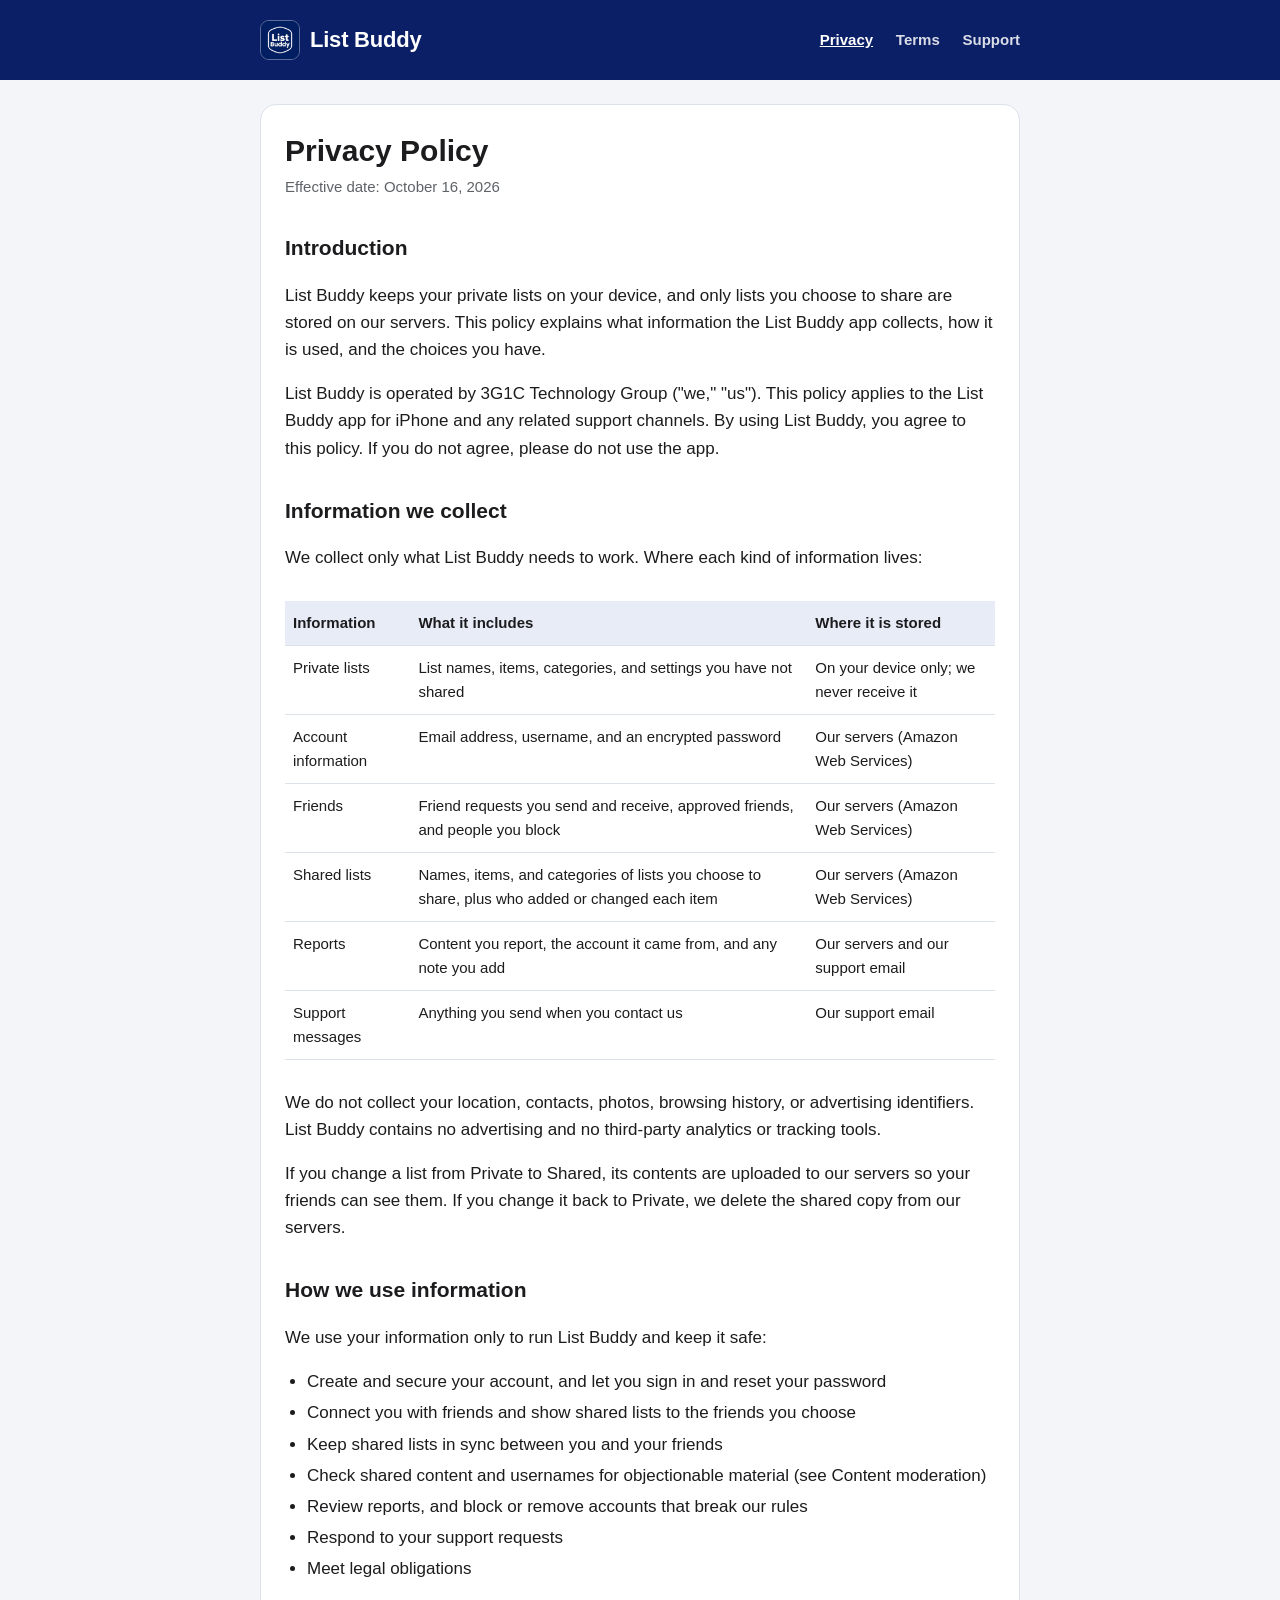
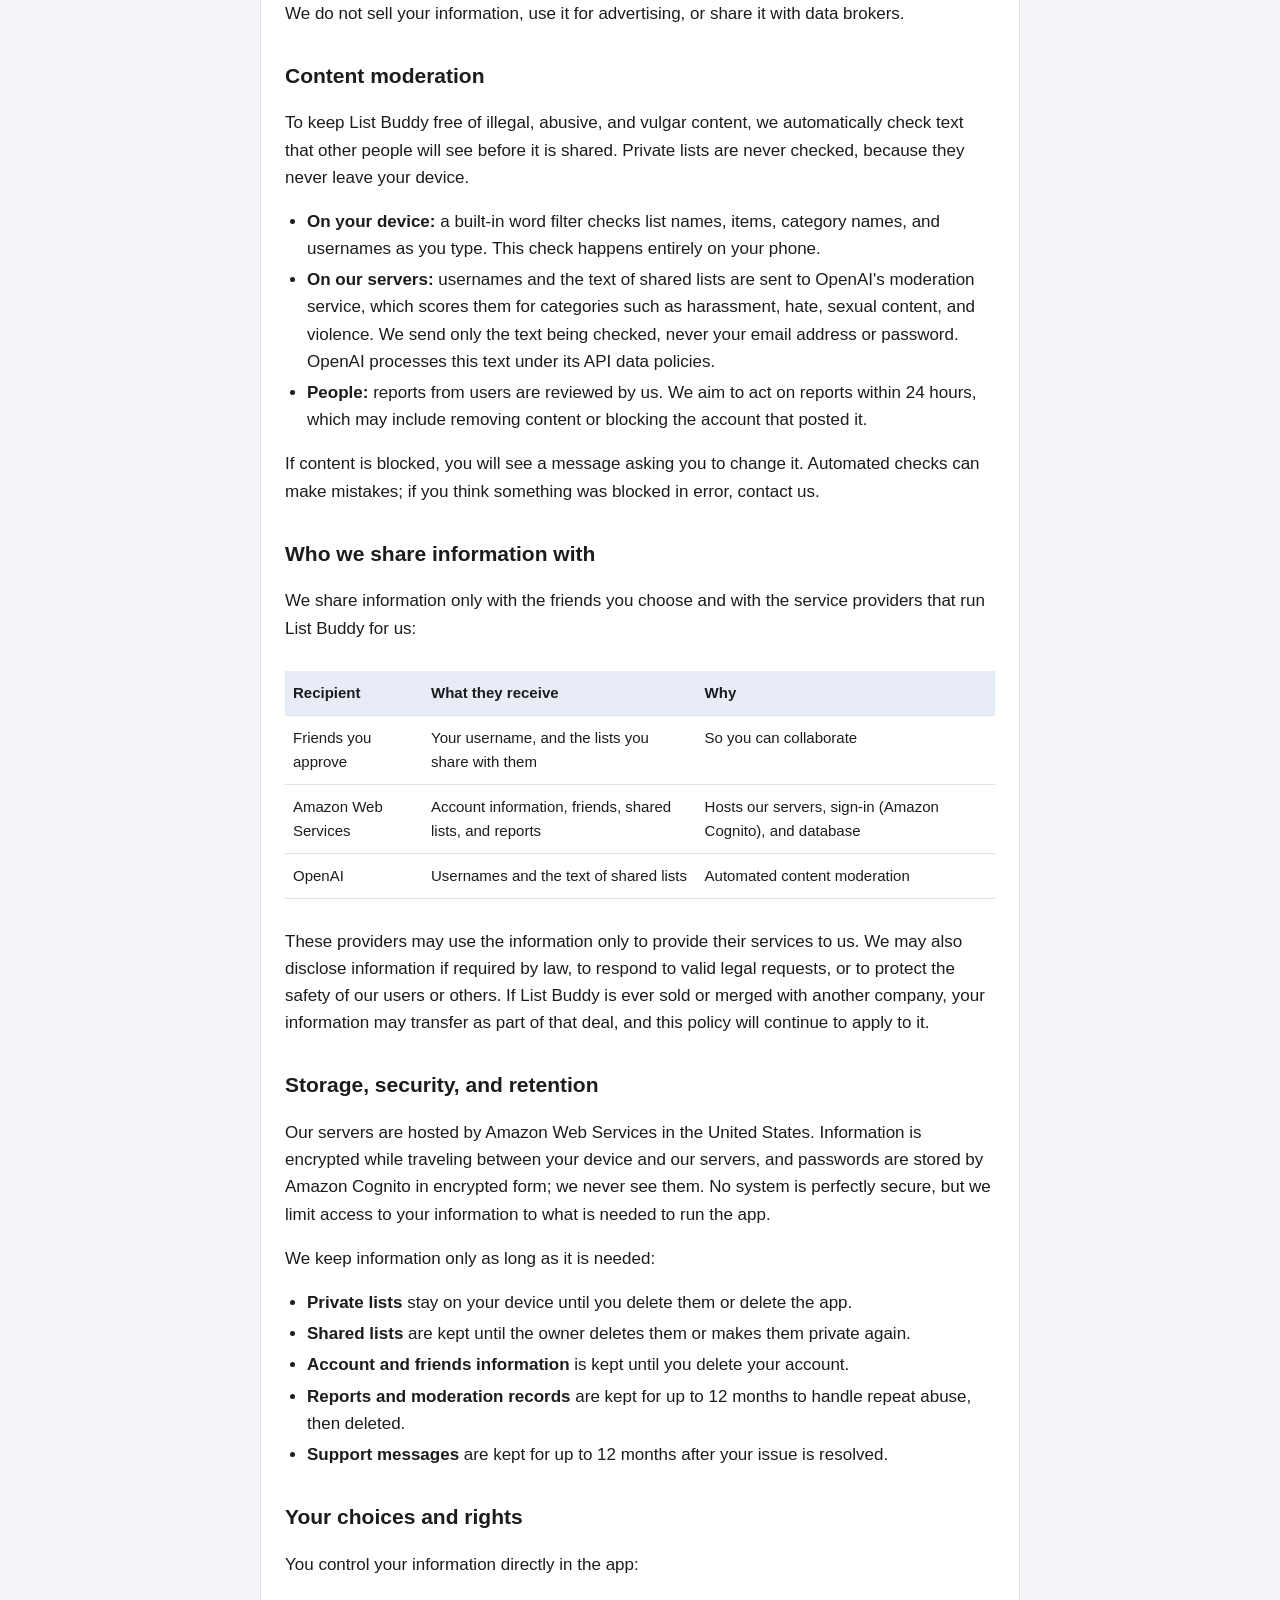
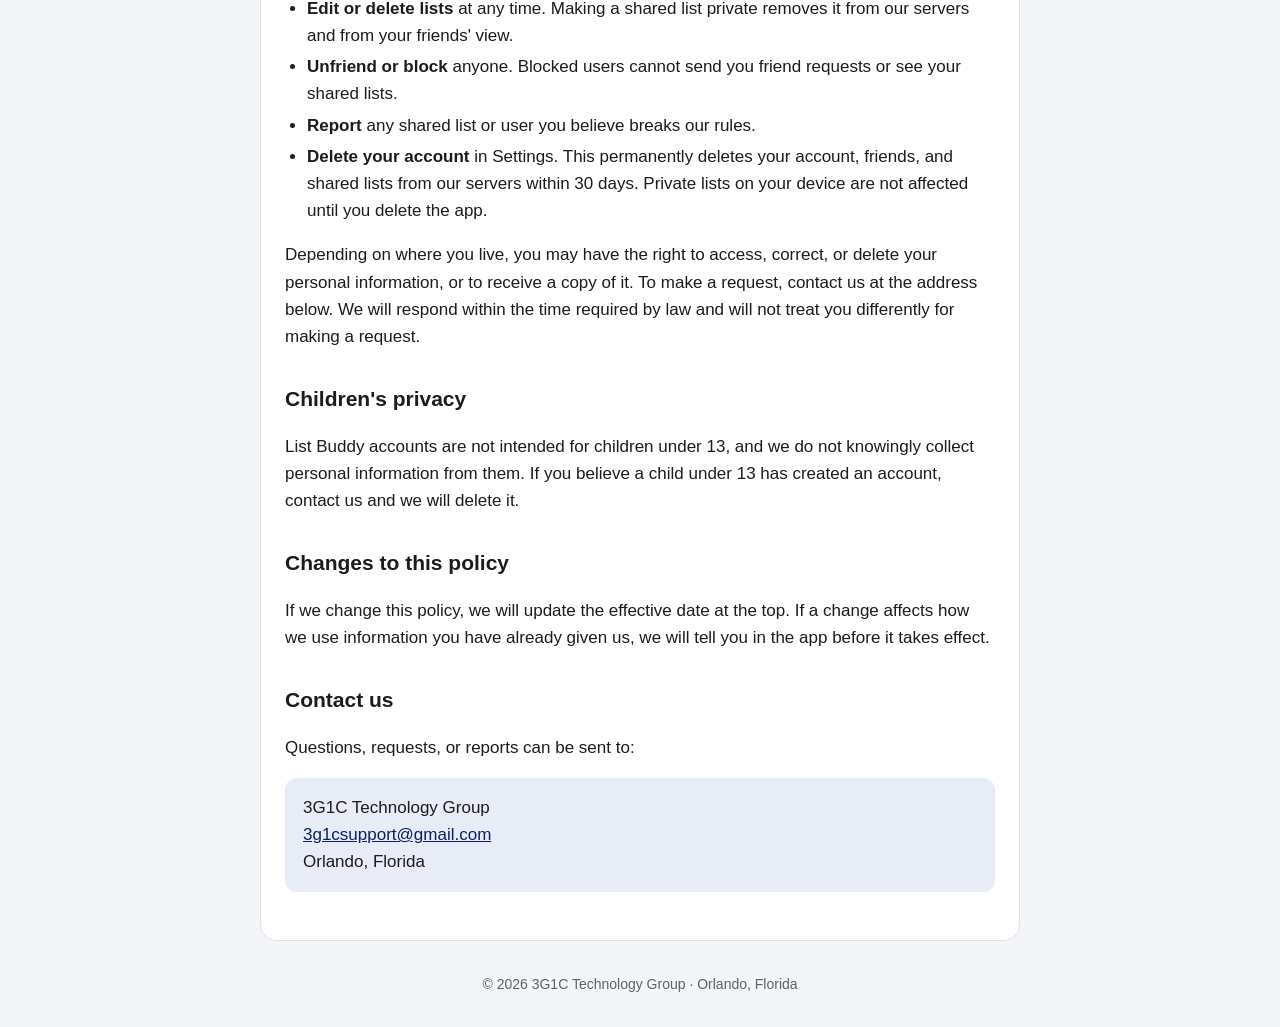
==== privacy.html @ f55c7194 "Initial upload" ====
<!doctype html>
<html lang="en">
<head>
  <meta charset="utf-8">
  <meta name="viewport" content="width=device-width, initial-scale=1">
  <title>Privacy Policy · List Buddy</title>
  <meta name="description" content="How List Buddy collects, uses, and protects your information.">
  <link rel="stylesheet" href="style.css">
</head>
<body>
  <header>
    <div class="wrap">
      <a class="brand" href="index.html"><img src="logo.jpeg" alt="" width="40" height="40">List Buddy</a>
      <nav>
        <a href="privacy.html" aria-current="page">Privacy</a>
        <a href="terms.html">Terms</a>
        <a href="support.html">Support</a>
      </nav>
    </div>
  </header>

  <main>
    <div class="wrap">
      <h1>Privacy Policy</h1>
      <p class="meta">Effective date: October 16, 2026</p>

      <h2>Introduction</h2>
      <p>List Buddy keeps your private lists on your device, and only lists you choose to share are stored on our servers. This policy explains what information the List Buddy app collects, how it is used, and the choices you have.</p>
      <p>List Buddy is operated by 3G1C Technology Group ("we," "us"). This policy applies to the List Buddy app for iPhone and any related support channels. By using List Buddy, you agree to this policy. If you do not agree, please do not use the app.</p>

      <h2>Information we collect</h2>
      <p>We collect only what List Buddy needs to work. Where each kind of information lives:</p>
      <div class="table-scroll">
        <table>
          <thead>
            <tr><th>Information</th><th>What it includes</th><th>Where it is stored</th></tr>
          </thead>
          <tbody>
            <tr><td>Private lists</td><td>List names, items, categories, and settings you have not shared</td><td>On your device only; we never receive it</td></tr>
            <tr><td>Account information</td><td>Email address, username, and an encrypted password</td><td>Our servers (Amazon Web Services)</td></tr>
            <tr><td>Friends</td><td>Friend requests you send and receive, approved friends, and people you block</td><td>Our servers (Amazon Web Services)</td></tr>
            <tr><td>Shared lists</td><td>Names, items, and categories of lists you choose to share, plus who added or changed each item</td><td>Our servers (Amazon Web Services)</td></tr>
            <tr><td>Reports</td><td>Content you report, the account it came from, and any note you add</td><td>Our servers and our support email</td></tr>
            <tr><td>Support messages</td><td>Anything you send when you contact us</td><td>Our support email</td></tr>
          </tbody>
        </table>
      </div>
      <p>We do not collect your location, contacts, photos, browsing history, or advertising identifiers. List Buddy contains no advertising and no third-party analytics or tracking tools.</p>
      <p>If you change a list from Private to Shared, its contents are uploaded to our servers so your friends can see them. If you change it back to Private, we delete the shared copy from our servers.</p>

      <h2>How we use information</h2>
      <p>We use your information only to run List Buddy and keep it safe:</p>
      <ul>
        <li>Create and secure your account, and let you sign in and reset your password</li>
        <li>Connect you with friends and show shared lists to the friends you choose</li>
        <li>Keep shared lists in sync between you and your friends</li>
        <li>Check shared content and usernames for objectionable material (see Content moderation)</li>
        <li>Review reports, and block or remove accounts that break our rules</li>
        <li>Respond to your support requests</li>
        <li>Meet legal obligations</li>
      </ul>
      <p>We do not sell your information, use it for advertising, or share it with data brokers.</p>

      <h2>Content moderation</h2>
      <p>To keep List Buddy free of illegal, abusive, and vulgar content, we automatically check text that other people will see before it is shared. Private lists are never checked, because they never leave your device.</p>
      <ul>
        <li><strong>On your device:</strong> a built-in word filter checks list names, items, category names, and usernames as you type. This check happens entirely on your phone.</li>
        <li><strong>On our servers:</strong> usernames and the text of shared lists are sent to OpenAI's moderation service, which scores them for categories such as harassment, hate, sexual content, and violence. We send only the text being checked, never your email address or password. OpenAI processes this text under its API data policies.</li>
        <li><strong>People:</strong> reports from users are reviewed by us. We aim to act on reports within 24 hours, which may include removing content or blocking the account that posted it.</li>
      </ul>
      <p>If content is blocked, you will see a message asking you to change it. Automated checks can make mistakes; if you think something was blocked in error, contact us.</p>

      <h2>Who we share information with</h2>
      <p>We share information only with the friends you choose and with the service providers that run List Buddy for us:</p>
      <div class="table-scroll">
        <table>
          <thead>
            <tr><th>Recipient</th><th>What they receive</th><th>Why</th></tr>
          </thead>
          <tbody>
            <tr><td>Friends you approve</td><td>Your username, and the lists you share with them</td><td>So you can collaborate</td></tr>
            <tr><td>Amazon Web Services</td><td>Account information, friends, shared lists, and reports</td><td>Hosts our servers, sign-in (Amazon Cognito), and database</td></tr>
            <tr><td>OpenAI</td><td>Usernames and the text of shared lists</td><td>Automated content moderation</td></tr>
          </tbody>
        </table>
      </div>
      <p>These providers may use the information only to provide their services to us. We may also disclose information if required by law, to respond to valid legal requests, or to protect the safety of our users or others. If List Buddy is ever sold or merged with another company, your information may transfer as part of that deal, and this policy will continue to apply to it.</p>

      <h2>Storage, security, and retention</h2>
      <p>Our servers are hosted by Amazon Web Services in the United States. Information is encrypted while traveling between your device and our servers, and passwords are stored by Amazon Cognito in encrypted form; we never see them. No system is perfectly secure, but we limit access to your information to what is needed to run the app.</p>
      <p>We keep information only as long as it is needed:</p>
      <ul>
        <li><strong>Private lists</strong> stay on your device until you delete them or delete the app.</li>
        <li><strong>Shared lists</strong> are kept until the owner deletes them or makes them private again.</li>
        <li><strong>Account and friends information</strong> is kept until you delete your account.</li>
        <li><strong>Reports and moderation records</strong> are kept for up to 12 months to handle repeat abuse, then deleted.</li>
        <li><strong>Support messages</strong> are kept for up to 12 months after your issue is resolved.</li>
      </ul>

      <h2>Your choices and rights</h2>
      <p>You control your information directly in the app:</p>
      <ul>
        <li><strong>Edit or delete lists</strong> at any time. Making a shared list private removes it from our servers and from your friends' view.</li>
        <li><strong>Unfriend or block</strong> anyone. Blocked users cannot send you friend requests or see your shared lists.</li>
        <li><strong>Report</strong> any shared list or user you believe breaks our rules.</li>
        <li><strong>Delete your account</strong> in Settings. This permanently deletes your account, friends, and shared lists from our servers within 30 days. Private lists on your device are not affected until you delete the app.</li>
      </ul>
      <p>Depending on where you live, you may have the right to access, correct, or delete your personal information, or to receive a copy of it. To make a request, contact us at the address below. We will respond within the time required by law and will not treat you differently for making a request.</p>

      <h2>Children's privacy</h2>
      <p>List Buddy accounts are not intended for children under 13, and we do not knowingly collect personal information from them. If you believe a child under 13 has created an account, contact us and we will delete it.</p>

      <h2>Changes to this policy</h2>
      <p>If we change this policy, we will update the effective date at the top. If a change affects how we use information you have already given us, we will tell you in the app before it takes effect.</p>

      <h2>Contact us</h2>
      <p>Questions, requests, or reports can be sent to:</p>
      <div class="contact">
        3G1C Technology Group<br>
        <a href="mailto:3g1csupport@gmail.com">3g1csupport@gmail.com</a><br>
        Orlando, Florida
      </div>
    </div>
  </main>

  <footer>© 2026 3G1C Technology Group · Orlando, Florida</footer>
</body>
</html>
---- style.css ----
:root {
  --navy: #0b1f66;
  --navy-soft: #e8ecf7;
  --text: #1c1c1e;
  --muted: #5f6368;
  --bg: #f4f5f9;
  --card: #ffffff;
  --border: #dde1ea;
  --link: #0b1f66;
}

@media (prefers-color-scheme: dark) {
  :root {
    --navy-soft: #1a2244;
    --text: #f2f2f7;
    --muted: #a1a5b0;
    --bg: #0e1016;
    --card: #181b24;
    --border: #2a2f3c;
    --link: #8fa8ff;
  }
}

* { box-sizing: border-box; }

body {
  margin: 0;
  background: var(--bg);
  color: var(--text);
  font-family: ui-rounded, "SF Pro Rounded", -apple-system, BlinkMacSystemFont, "Segoe UI", Roboto, sans-serif;
  font-size: 17px;
  line-height: 1.6;
}

header {
  background: var(--navy);
  color: #fff;
  padding: 20px 16px;
}

header .wrap {
  display: flex;
  align-items: center;
  justify-content: space-between;
  flex-wrap: wrap;
  gap: 12px;
}

.brand {
  color: #fff;
  text-decoration: none;
  font-weight: 800;
  font-size: 22px;
  letter-spacing: -0.01em;
}

nav a {
  color: #fff;
  text-decoration: none;
  margin-left: 18px;
  font-weight: 600;
  font-size: 15px;
  opacity: 0.85;
}

nav a:first-child { margin-left: 0; }
nav a:hover, nav a[aria-current="page"] { opacity: 1; text-decoration: underline; }

.wrap {
  max-width: 760px;
  margin: 0 auto;
}

main .wrap {
  background: var(--card);
  border: 1px solid var(--border);
  border-radius: 16px;
  padding: 28px 24px 36px;
  margin-top: 24px;
  margin-bottom: 24px;
}

main { padding: 0 16px; }

h1 {
  font-size: 30px;
  line-height: 1.2;
  margin: 0 0 6px;
  color: var(--text);
}

h2 {
  font-size: 21px;
  margin: 32px 0 8px;
}

.meta {
  color: var(--muted);
  font-size: 15px;
  margin: 0 0 20px;
}

a { color: var(--link); }

table {
  width: 100%;
  border-collapse: collapse;
  margin: 12px 0;
  font-size: 15px;
}

th, td {
  text-align: left;
  vertical-align: top;
  padding: 10px 8px;
  border-bottom: 1px solid var(--border);
}

th {
  background: var(--navy-soft);
  font-weight: 700;
}

.table-scroll { overflow-x: auto; }

ul { padding-left: 22px; }
li { margin: 4px 0; }

.contact {
  background: var(--navy-soft);
  border-radius: 12px;
  padding: 16px 18px;
  margin: 12px 0;
}

.cards {
  display: grid;
  grid-template-columns: repeat(auto-fit, minmax(200px, 1fr));
  gap: 14px;
  margin-top: 20px;
}

.card {
  display: block;
  padding: 18px;
  border: 1px solid var(--border);
  border-radius: 12px;
  text-decoration: none;
  color: var(--text);
  background: var(--bg);
}

.card strong { display: block; font-size: 18px; color: var(--link); margin-bottom: 4px; }
.card span { color: var(--muted); font-size: 15px; }

footer {
  text-align: center;
  color: var(--muted);
  font-size: 14px;
  padding: 8px 16px 32px;
}

@media (max-width: 480px) {
  h1 { font-size: 26px; }
  main .wrap { padding: 22px 16px 28px; }
  nav a { margin-left: 12px; }
}

.brand { display: inline-flex; align-items: center; gap: 10px; }
.brand img { border-radius: 9px; border: 1px solid rgba(255,255,255,0.35); }
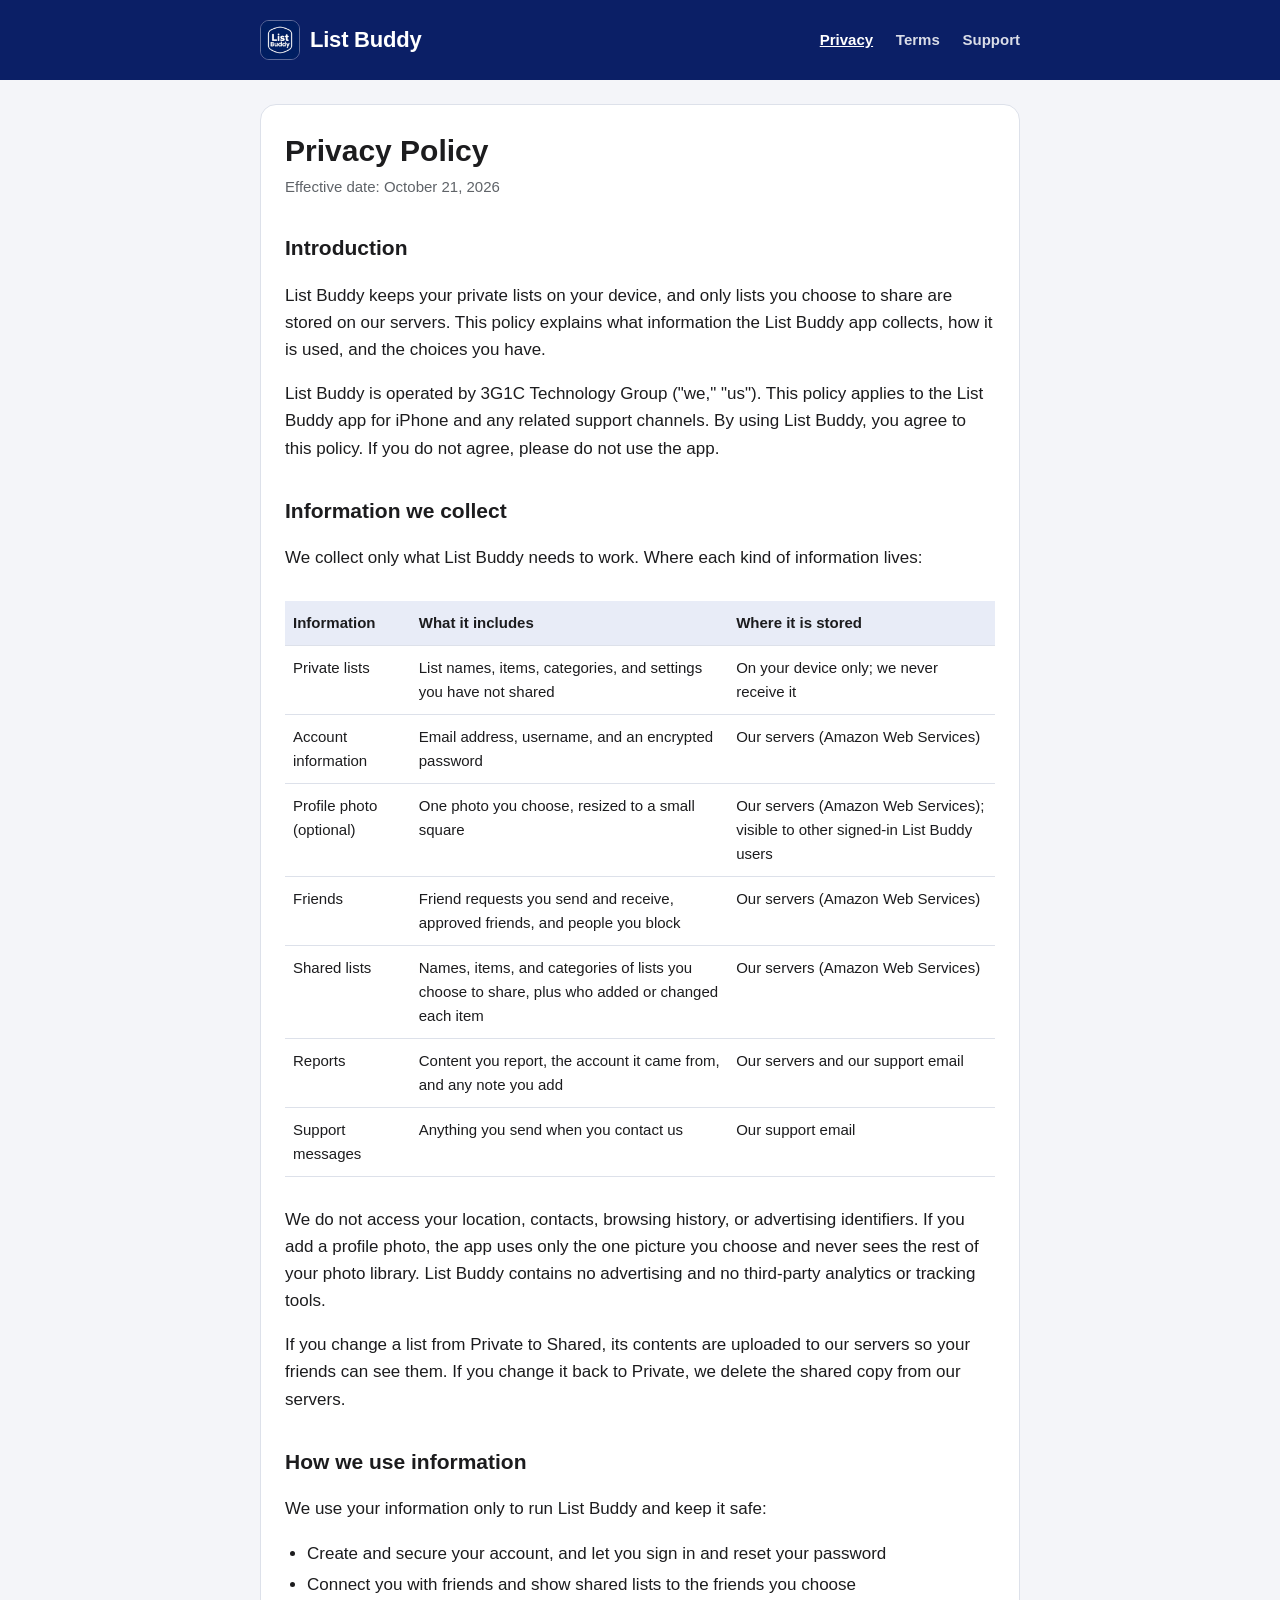
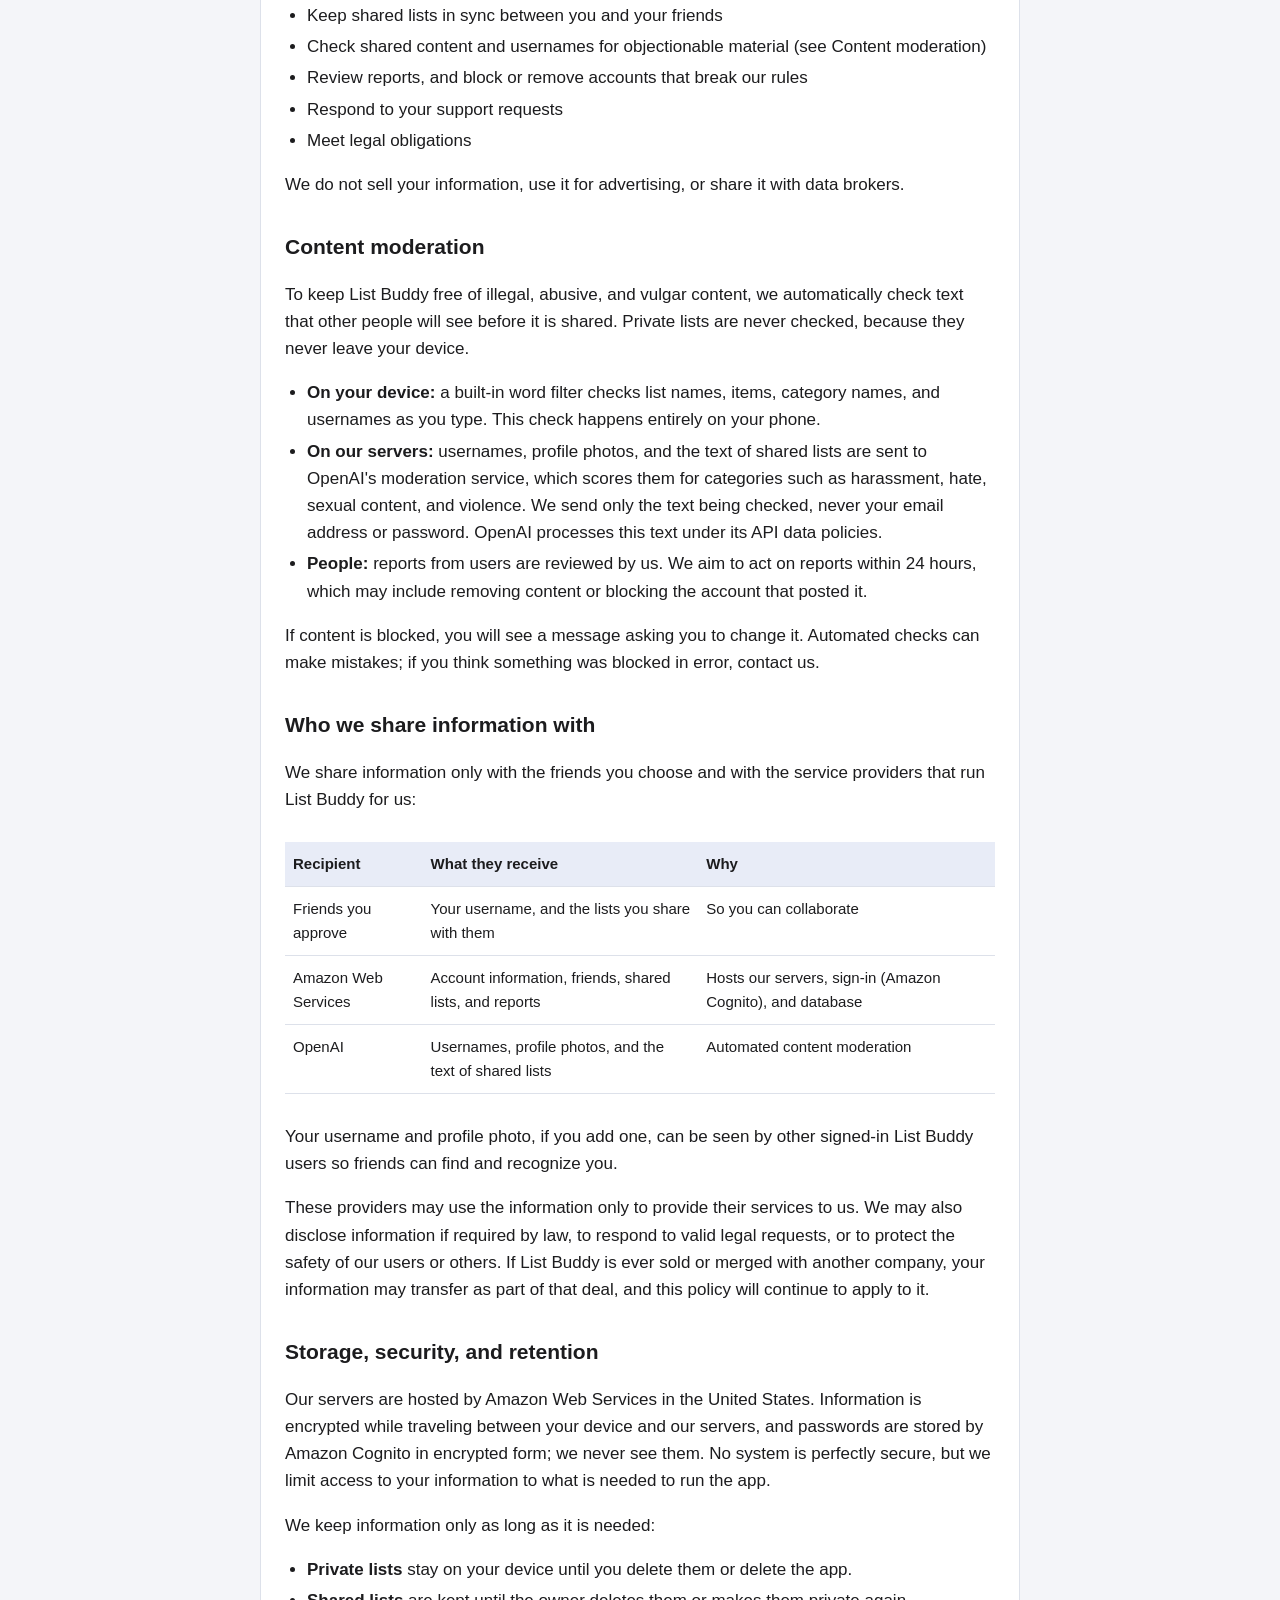
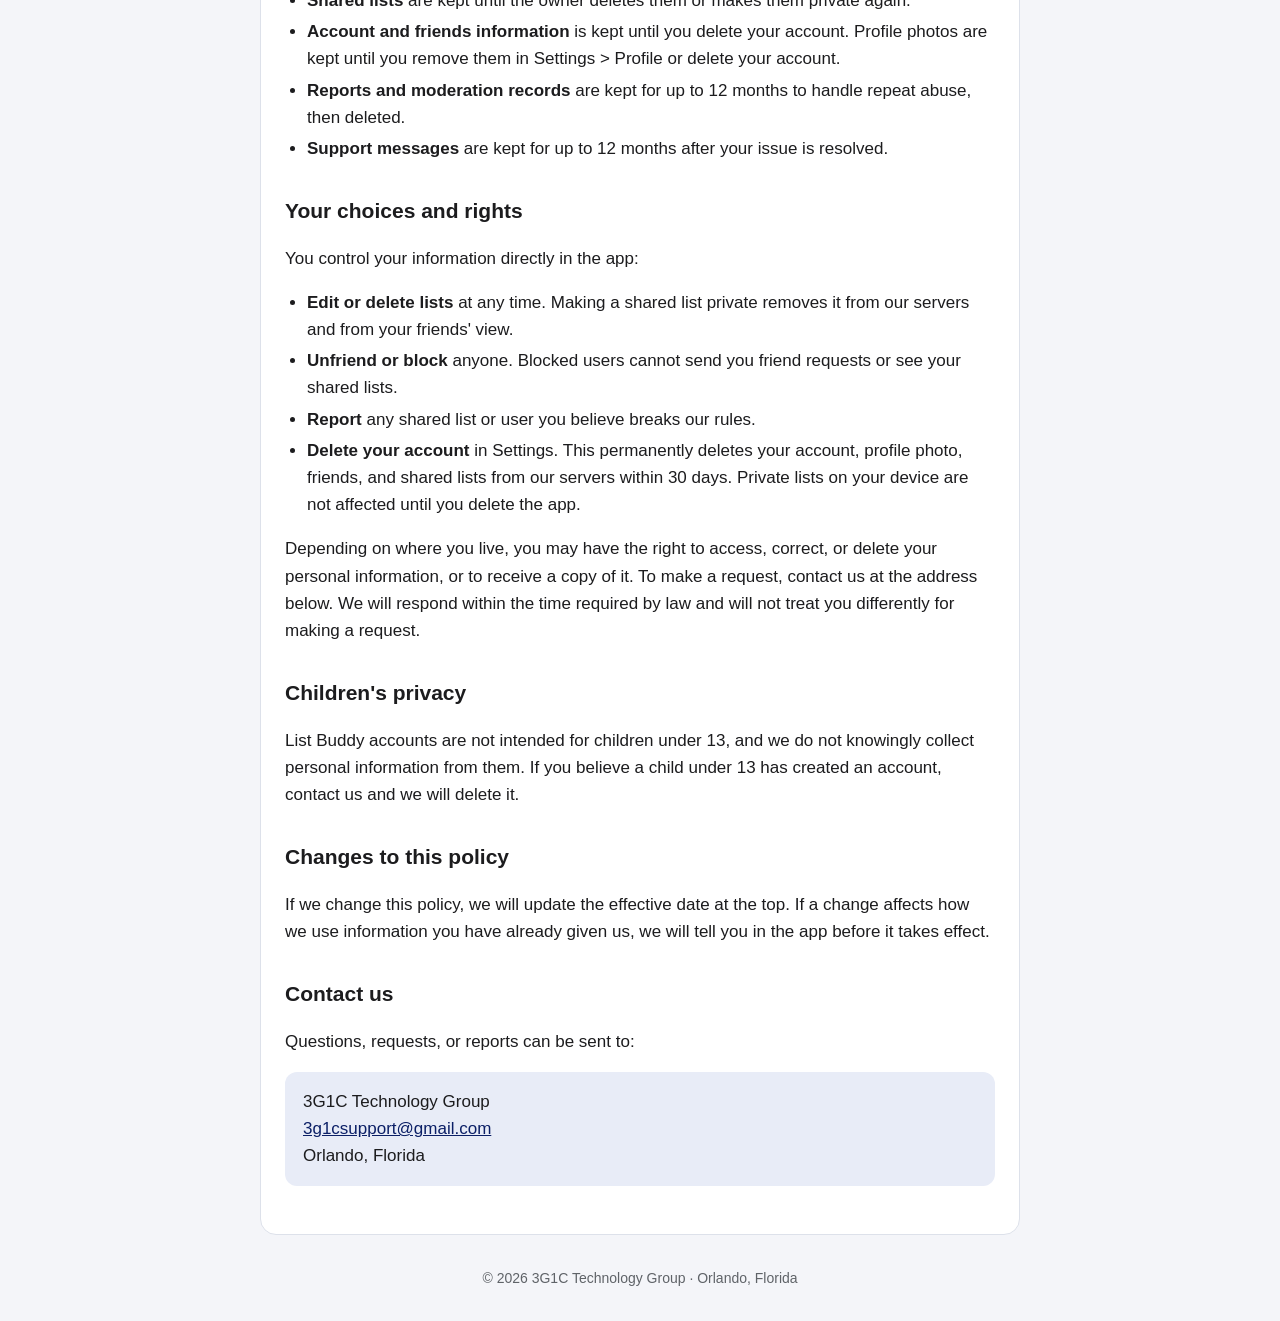
==== commit c29780b7: "Add files via upload Updated privacy statement" ====
--- a/privacy.html
+++ b/privacy.html
@@ -22,7 +22,7 @@
   <main>
     <div class="wrap">
       <h1>Privacy Policy</h1>
-      <p class="meta">Effective date: October 16, 2026</p>
+      <p class="meta">Effective date: October 21, 2026</p>
 
       <h2>Introduction</h2>
       <p>List Buddy keeps your private lists on your device, and only lists you choose to share are stored on our servers. This policy explains what information the List Buddy app collects, how it is used, and the choices you have.</p>
@@ -38,6 +38,7 @@
           <tbody>
             <tr><td>Private lists</td><td>List names, items, categories, and settings you have not shared</td><td>On your device only; we never receive it</td></tr>
             <tr><td>Account information</td><td>Email address, username, and an encrypted password</td><td>Our servers (Amazon Web Services)</td></tr>
+            <tr><td>Profile photo (optional)</td><td>One photo you choose, resized to a small square</td><td>Our servers (Amazon Web Services); visible to other signed-in List Buddy users</td></tr>
             <tr><td>Friends</td><td>Friend requests you send and receive, approved friends, and people you block</td><td>Our servers (Amazon Web Services)</td></tr>
             <tr><td>Shared lists</td><td>Names, items, and categories of lists you choose to share, plus who added or changed each item</td><td>Our servers (Amazon Web Services)</td></tr>
             <tr><td>Reports</td><td>Content you report, the account it came from, and any note you add</td><td>Our servers and our support email</td></tr>
@@ -45,7 +46,7 @@
           </tbody>
         </table>
       </div>
-      <p>We do not collect your location, contacts, photos, browsing history, or advertising identifiers. List Buddy contains no advertising and no third-party analytics or tracking tools.</p>
+      <p>We do not access your location, contacts, browsing history, or advertising identifiers. If you add a profile photo, the app uses only the one picture you choose and never sees the rest of your photo library. List Buddy contains no advertising and no third-party analytics or tracking tools.</p>
       <p>If you change a list from Private to Shared, its contents are uploaded to our servers so your friends can see them. If you change it back to Private, we delete the shared copy from our servers.</p>
 
       <h2>How we use information</h2>
@@ -65,7 +66,7 @@
       <p>To keep List Buddy free of illegal, abusive, and vulgar content, we automatically check text that other people will see before it is shared. Private lists are never checked, because they never leave your device.</p>
       <ul>
         <li><strong>On your device:</strong> a built-in word filter checks list names, items, category names, and usernames as you type. This check happens entirely on your phone.</li>
-        <li><strong>On our servers:</strong> usernames and the text of shared lists are sent to OpenAI's moderation service, which scores them for categories such as harassment, hate, sexual content, and violence. We send only the text being checked, never your email address or password. OpenAI processes this text under its API data policies.</li>
+        <li><strong>On our servers:</strong> usernames, profile photos, and the text of shared lists are sent to OpenAI's moderation service, which scores them for categories such as harassment, hate, sexual content, and violence. We send only the text being checked, never your email address or password. OpenAI processes this text under its API data policies.</li>
         <li><strong>People:</strong> reports from users are reviewed by us. We aim to act on reports within 24 hours, which may include removing content or blocking the account that posted it.</li>
       </ul>
       <p>If content is blocked, you will see a message asking you to change it. Automated checks can make mistakes; if you think something was blocked in error, contact us.</p>
@@ -80,10 +81,11 @@
           <tbody>
             <tr><td>Friends you approve</td><td>Your username, and the lists you share with them</td><td>So you can collaborate</td></tr>
             <tr><td>Amazon Web Services</td><td>Account information, friends, shared lists, and reports</td><td>Hosts our servers, sign-in (Amazon Cognito), and database</td></tr>
-            <tr><td>OpenAI</td><td>Usernames and the text of shared lists</td><td>Automated content moderation</td></tr>
+            <tr><td>OpenAI</td><td>Usernames, profile photos, and the text of shared lists</td><td>Automated content moderation</td></tr>
           </tbody>
         </table>
       </div>
+      <p>Your username and profile photo, if you add one, can be seen by other signed-in List Buddy users so friends can find and recognize you.</p>
       <p>These providers may use the information only to provide their services to us. We may also disclose information if required by law, to respond to valid legal requests, or to protect the safety of our users or others. If List Buddy is ever sold or merged with another company, your information may transfer as part of that deal, and this policy will continue to apply to it.</p>
 
       <h2>Storage, security, and retention</h2>
@@ -92,7 +94,7 @@
       <ul>
         <li><strong>Private lists</strong> stay on your device until you delete them or delete the app.</li>
         <li><strong>Shared lists</strong> are kept until the owner deletes them or makes them private again.</li>
-        <li><strong>Account and friends information</strong> is kept until you delete your account.</li>
+        <li><strong>Account and friends information</strong> is kept until you delete your account. Profile photos are kept until you remove them in Settings &gt; Profile or delete your account.</li>
         <li><strong>Reports and moderation records</strong> are kept for up to 12 months to handle repeat abuse, then deleted.</li>
         <li><strong>Support messages</strong> are kept for up to 12 months after your issue is resolved.</li>
       </ul>
@@ -103,7 +105,7 @@
         <li><strong>Edit or delete lists</strong> at any time. Making a shared list private removes it from our servers and from your friends' view.</li>
         <li><strong>Unfriend or block</strong> anyone. Blocked users cannot send you friend requests or see your shared lists.</li>
         <li><strong>Report</strong> any shared list or user you believe breaks our rules.</li>
-        <li><strong>Delete your account</strong> in Settings. This permanently deletes your account, friends, and shared lists from our servers within 30 days. Private lists on your device are not affected until you delete the app.</li>
+        <li><strong>Delete your account</strong> in Settings. This permanently deletes your account, profile photo, friends, and shared lists from our servers within 30 days. Private lists on your device are not affected until you delete the app.</li>
       </ul>
       <p>Depending on where you live, you may have the right to access, correct, or delete your personal information, or to receive a copy of it. To make a request, contact us at the address below. We will respond within the time required by law and will not treat you differently for making a request.</p>
 
